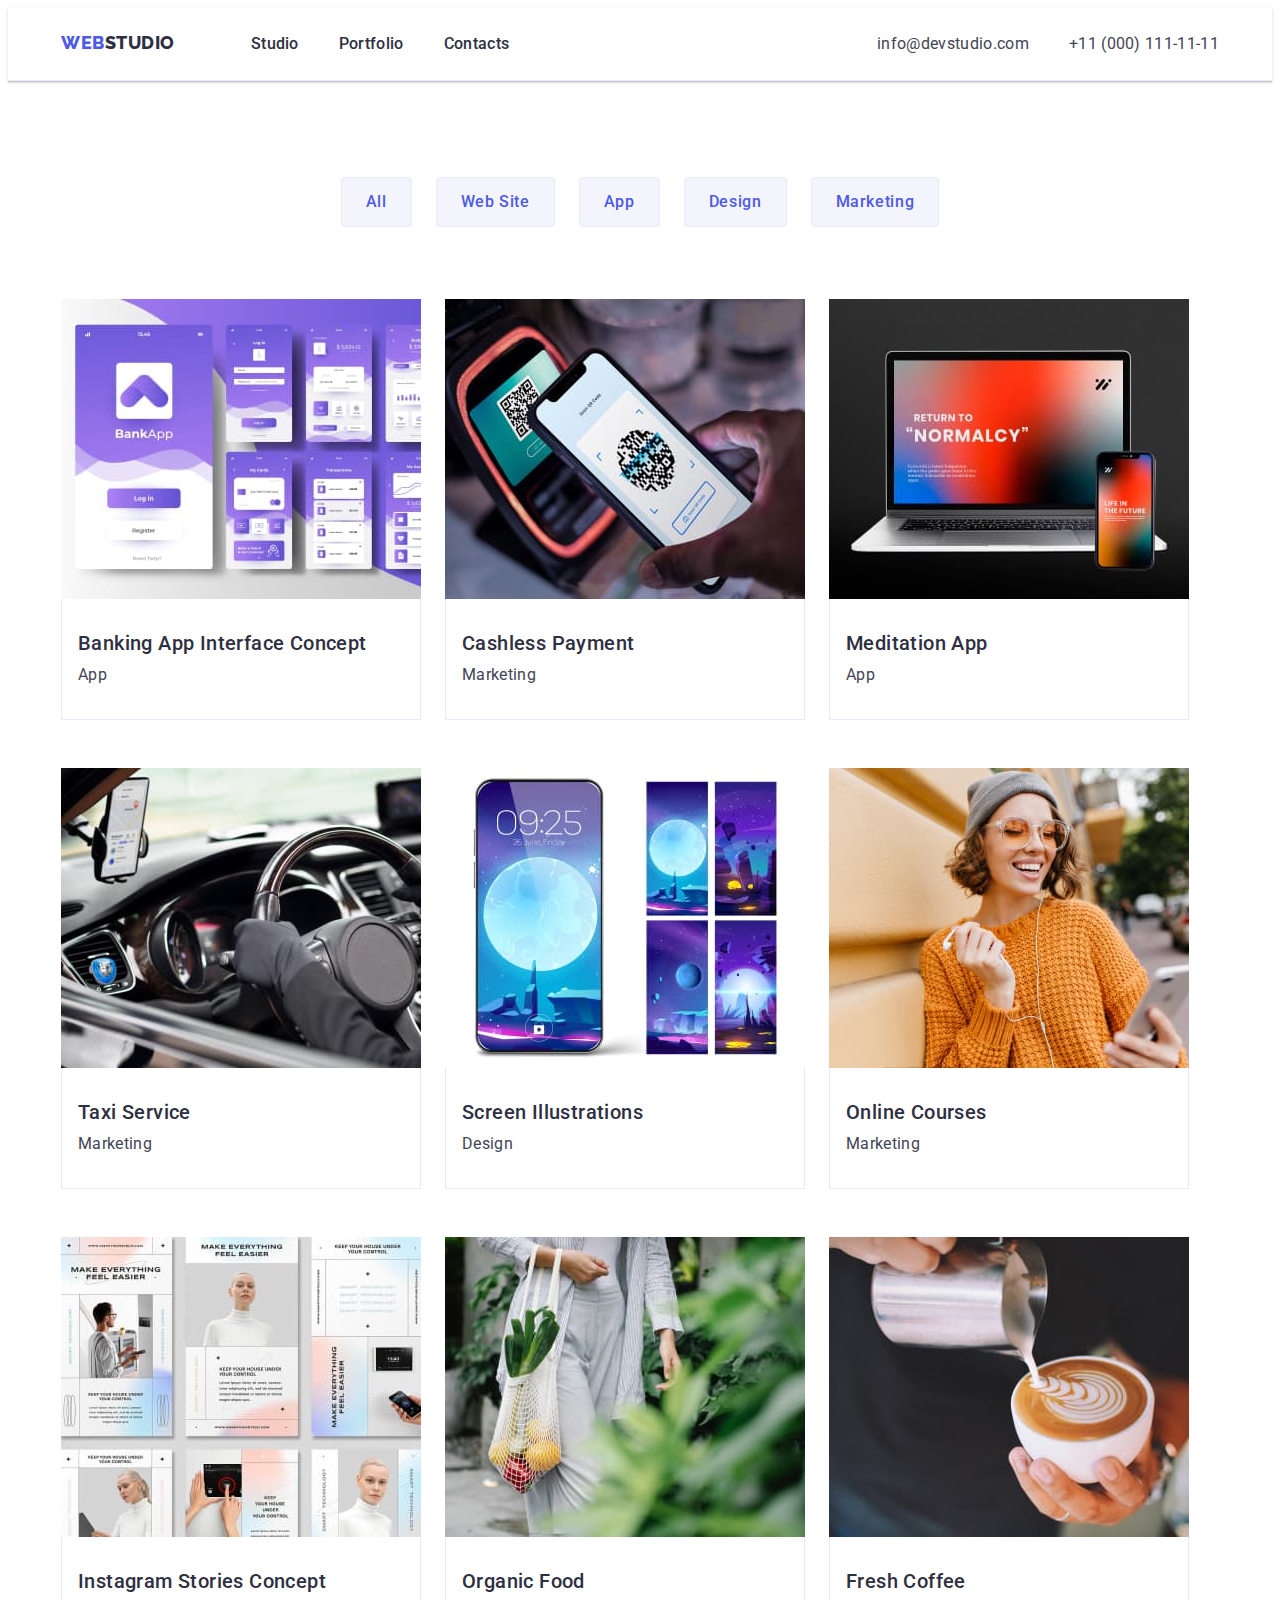
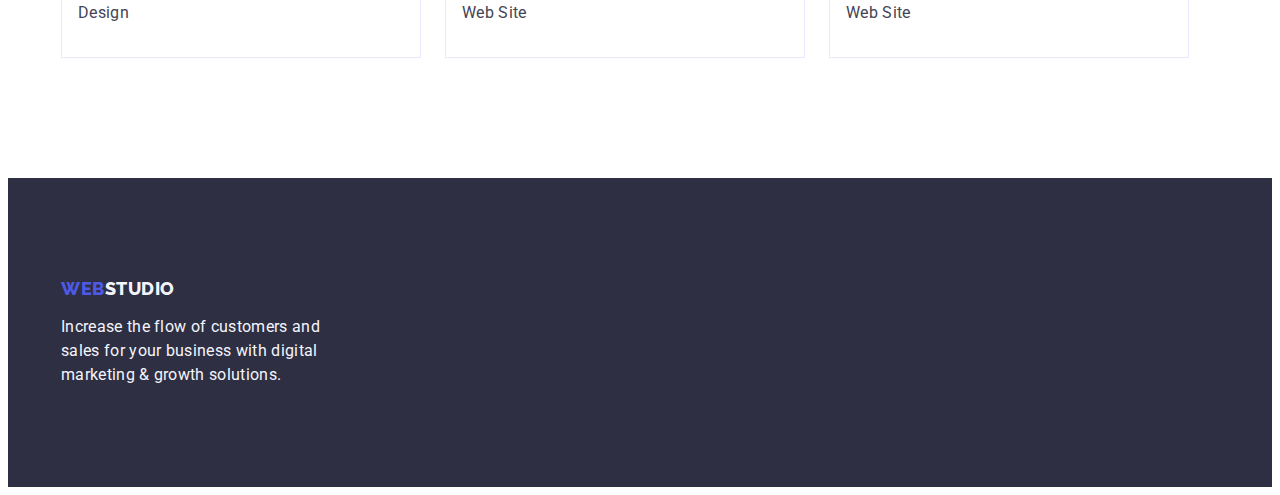
==== portfolio.html @ d96dcd17 "Initial commit" ====
<!DOCTYPE html>
<html lang="en">
  <head>
    <meta charset="UTF-8" />
    <meta http-equiv="X-UA-Compatible" content="IE=edge" />
    <meta name="viewport" content="width=device-width, initial-scale=1.0" />
    <title>Студія</title>
    <link
      rel="stylesheet"
      href="https://cdnjs.cloudflare.com/ajax/libs/modern-normalize/1.1.0/modern-normalize.min.css"
      integrity="sha512-wpPYUAdjBVSE4KJnH1VR1HeZfpl1ub8YT/NKx4PuQ5NmX2tKuGu6U/JRp5y+Y8XG2tV+wKQpNHVUX03MfMFn9Q=="
      crossorigin="anonymous"
      referrerpolicy="no-referrer"
    />
    <link rel="stylesheet" href="./css/styles.css" />
    <link rel="preconnect" href="https://fonts.googleapis.com" />
    <link rel="preconnect" href="https://fonts.gstatic.com" crossorigin />
    <link
      href="https://fonts.googleapis.com/css2?family=Raleway:wght@800&family=Roboto:wght@400;500&display=swap"
      rel="stylesheet"
    />
  </head>

  <body>
    <header class="header-portfolio">
      <div class="container menu">
        <nav class="header-nav menu">
          <a class="title-first link" href="./index.html"
            >WEB<span class="title-last">Studio</span></a
          >
          <ul class="list menu list-nav">
            <li><a class="list-nav link" href="./index.html">Studio</a></li>
            <li>
              <a class="list-nav link" href="./portfolio.html">Portfolio</a>
            </li>
            <li><a class="list-nav link" href="">Contacts</a></li>
          </ul>
        </nav>
        <address class="address">
          <ul class="list menu list-contact">
            <li>
              <a class="list-contact link" href="mailto:info@devstudio.com"
                >info@devstudio.com</a
              >
            </li>
            <li>
              <a class="list-contact link" href="tel:+110001111111">
                +11 (000) 111-11-11</a
              >
            </li>
          </ul>
        </address>
      </div>
    </header>
    <main>
      <section class="section-portfolio">
        <div class="container">
          <h1 hidden>Portolio page</h1>
          <ul class="list portfolio-nav">
            <li><button class="button-nav" type="button">All</button></li>
            <li><button class="button-nav" type="button">Web Site</button></li>
            <li><button class="button-nav" type="button">App</button></li>
            <li><button class="button-nav" type="button">Design</button></li>
            <li><button class="button-nav" type="button">Marketing</button></li>
          </ul>
          <ul class="list portfolio-list">
            <li>
              <a class="link" href="!">
                <img
                  class="link"
                  src="./images/app.jpg"
                  alt="Banking App Interface Concept"
                  width="360"
                />
                <div class="portfolio-list-wrapper">
                  <h2 class="portfolio-head">Banking App Interface Concept</h2>
                  <p class="portfolio-head-paragraph">App</p>
                </div>
              </a>
            </li>
            <li>
              <a class="link" href="!">
                <img
                  src="./images/cashless.jpg"
                  alt="Cashless Payment"
                  width="360"
                />
                <div class="portfolio-list-wrapper">
                  <h2 class="portfolio-head">Cashless Payment</h2>
                  <p class="portfolio-head-paragraph">Marketing</p>
                </div>
              </a>
            </li>
            <li>
              <a class="link" href="!">
                <img
                  src="./images/meditation.jpg"
                  alt="Meditation App"
                  width="360"
                />
                <div class="portfolio-list-wrapper">
                  <h2 class="portfolio-head">Meditation App</h2>
                  <p class="portfolio-head-paragraph">App</p>
                </div></a
              >
            </li>
            <li>
              <a class="link" href="!">
                <img src="./images/taxi.jpg" alt="Taxi Service" width="360" />
                <div class="portfolio-list-wrapper">
                  <h2 class="portfolio-head">Taxi Service</h2>
                  <p class="portfolio-head-paragraph">Marketing</p>
                </div>
              </a>
            </li>
            <li>
              <a class="link" href="!">
                <img
                  src="./images/screen.jpg"
                  alt="Screen Illustrations"
                  width="360"
                />
                <div class="portfolio-list-wrapper">
                  <h2 class="portfolio-head">Screen Illustrations</h2>
                  <p class="portfolio-head-paragraph">Design</p>
                </div>
              </a>
            </li>
            <li>
              <a class="link" href="!">
                <img
                  src="./images/online.jpg"
                  alt="Online Courses"
                  width="360"
                />
                <div class="portfolio-list-wrapper">
                  <h2 class="portfolio-head">Online Courses</h2>
                  <p class="portfolio-head-paragraph">Marketing</p>
                </div></a
              >
            </li>
            <li>
              <a class="link" href="!">
                <img
                  src="./images/instagram.jpg"
                  alt="Instagram Stories Concept"
                  width="360"
                />
                <div class="portfolio-list-wrapper">
                  <h2 class="portfolio-head">Instagram Stories Concept</h2>
                  <p class="portfolio-head-paragraph">Design</p>
                </div>
              </a>
            </li>
            <li>
              <a class="link" href="!">
                <img src="./images/fruits.jpg" alt="Organic Food" width="360" />
                <div class="portfolio-list-wrapper">
                  <h2 class="portfolio-head">Organic Food</h2>
                  <p class="portfolio-head-paragraph">Web Site</p>
                </div>
              </a>
            </li>
            <li>
              <a class="link" href="!">
                <img src="./images/coffee.jpg" alt="Fresh Coffee" width="360" />
                <div class="portfolio-list-wrapper">
                  <h2 class="portfolio-head">Fresh Coffee</h2>
                  <p class="portfolio-head-paragraph">Web Site</p>
                </div></a
              >
            </li>
          </ul>
        </div>
      </section>
    </main>
    <footer class="section-footer">
      <div class="container">
        <a class="title-first link" href="./index.html"
          >WEB<span class="title-last-footer">Studio</span></a
        >
        <p class="footer-text">
          Increase the flow of customers and sales for your business with
          digital marketing & growth solutions.
        </p>
      </div>
    </footer>
  </body>
</html>
---- css/styles.css ----
body {font-family: 'Roboto', sans-serif;color: #434455; background-color: #FFFFFF;}
:root{--brand-color:#434455;}

p,h1,h2,h3,h4,h5,h5{margin: 0;}
ul{margin: 0;padding-left: 0;}

img{display: block;}

.container {
    width: 1158px;
    padding-left: 15px;
    padding-right: 15px;
    margin: 0 auto;
}

/*HEADER*/
.title-first{font-family: "Raleway",
    sans-serif;
font-weight: 800;
font-size: 18px;
line-height: 1.17;
letter-spacing: 0.03em;
color: #4D5AE5;
text-transform: uppercase;
text-decoration:none; }

.title-last{font-family:"Raleway",
    sans-serif;
    font-weight: 800;
    font-size: 18px;
    line-height: 1.17;
    letter-spacing: 0.03em;
    color: #2e2f42;
    text-transform: uppercase; 
    text-decoration: none;
    margin-right: 76px;} 

.header{ padding-top: 24px; padding-bottom: 24px;
}
.header-nav{margin-right: auto;}

.menu{display: flex;}


/*ALL LISTS*/
.list {list-style: none; font-style: normal;}

/*NAVIGATION*/
.list-nav{
    font-weight: 500;
    font-size: 16px;
    line-height: 1.5;
    letter-spacing: 0.02em;
    color: #2E2F42;
    text-decoration: none;
    gap:40px;
 }


.link:hover{color: #404bbf;}
.link:focus{color: #404bbf;}
.link{text-decoration: none;}

 /*NAVIGATION-CONTACT*/
.list-contact{font-style: normal;
    font-size: 16px;
    line-height: 1.5;
    letter-spacing: 0.02em;
    color:var(--brand-color); 
    text-decoration: none;
    gap:40px;}


/* SECTION ONE */ 
.section-one {
    background-color: #2e2f42;
    padding: 188px 0px;
}

.header-one{
    font-size: 56px;
    line-height: 1.07;
    letter-spacing: 0.02em;
    color: #FFFFFF;
    text-align: center;
    width: 498px;
    margin: 0 auto
    }


.button-order{font-family: "Roboto", sans-serif;
    font-weight: 500;
    font-size: 16px;
    line-height: 1.5;
    letter-spacing: 0.04em;
    color: #FFFFFF;
    background-color: #4D5AE5;
    cursor:pointer;
    box-shadow: 0px 4px 4px rgba(0, 0, 0, 0.15);
    text-transform: capitalize;
    border-radius: 4px;
    display: block; 
    margin: 0 auto;
    border:none;
    padding: 16px 32px;
    margin-top: 48px;
}

.button-order:hover{background-color: #404bbf;}
.button-order:focus{background-color: #404bbf;}

/*SECTION TWO*/

.section-two{ padding-top: 120px;
padding-bottom: 120px;}

.list-two{display: flex;
gap: 24px;}

.list-item{font-weight: 500;
    font-size: 20px;
    line-height: 1.2;
    letter-spacing: 0.02em;
    color: #2E2F42;
    width: 264px;
    margin-bottom: 8px;}

.list-item-description{font-size: 16px;
    line-height: 1.5;
    letter-spacing: 0.02em;
    color:var(--brand-color);
    width: 264px; }

/*SECTION THREE*/
.header-section-three{
    font-size: 36px;
    line-height: 1.11;
    text-align: center;
    letter-spacing: 0.02em;
    color: #2E2F42;
    text-transform: capitalize;
    margin-bottom: 72px;}

.section-three{
padding-bottom: 120px;}

/*SECTION FOUR*/

.section-four{background: #F4F4FD;
    padding-bottom: 120px;padding-top: 120px;
}
.list-four {   
     display: flex;gap: 24px;
}
.header-section-four {
    font-size: 36px;
    line-height: 1.11;
    text-align: center;
    letter-spacing: 0.02em;
    color: #2E2F42;
    text-transform: capitalize;
    margin-bottom: 72px;
}
.list-employee {
    font-weight: 500;
    font-size: 20px;
    line-height: 1.2;
    letter-spacing: 0.02em;
    color: #2E2F42;
    text-align: center;;

}
.list-employee-description {
    font-size: 16px;
    line-height: 1.5;
    letter-spacing: 0.02em;
    color: var(--brand-color);
    text-align: center;margin-top: 8px;}


.list-section-four{background-color: #FFFFFF;
    padding: 32px 16px;
    box-shadow: 0px 1px 6px rgba(46, 47, 66, 0.08), 0px 1px 1px rgba(46, 47, 66, 0.16), 0px 2px 1px rgba(46, 47, 66, 0.08);
    border-radius: 0px 0px 4px 4px;
}
/*FOOTER*/
.section-footer {background-color: #2E2F42; 
    padding-top: 100px; 
    padding-bottom:100px;}

.title-first {
    font-family: "Raleway",
        sans-serif;
    font-weight: 800;
    font-size: 18px;
    line-height: 1.17;
    letter-spacing: 0.03em;
    color: #4D5AE5;
    text-transform: uppercase;
    text-decoration: none;

}

.title-last-footer {
    font-family: "Raleway",
        sans-serif;
    font-weight: 800;
    font-size: 18px;
    line-height: 1.17;
    letter-spacing: 0.03em;
    color: #F4F4FD;
    text-transform: uppercase;
    text-decoration: none;
}
.footer-text {
    font-size: 16px;
    line-height: 1.5;
    letter-spacing: 0.02em;
    color: #F4F4FD;margin-top: 16px;
    width: 264px;}

/*PORTFOLIO PAGE*/
.section-portfolio{padding-top: 96px;
    padding-bottom: 120px;}


.header-portfolio { 
    padding-top: 24px;
    padding-bottom: 24px;border-bottom: 1px solid #E7E9FC;
    box-shadow: 0px 2px 1px rgba(46, 47, 66, 0.08), 0px 1px 1px rgba(46, 47, 66, 0.16), 0px 1px 6px rgba(46, 47, 66, 0.08);}

.portfolio-nav{display: flex;justify-content: center;
    gap: 24px;
    margin-bottom: 72px;}

.button-nav {font-family: "Roboto", sans-serif;
    font-style: normal;
    font-weight: 500;
    font-size: 16px;
    line-height: 1.5;
    letter-spacing: 0.04em;
    color: #4d5ae5;
    background-color: #F4F4FD;
    cursor: pointer;
    border: 1px solid #E7E9FC;
    border-radius: 4px;
    padding: 12px 24px;
    }
.button-nav:is(:hover, :focus) {color: #FFFFFF;background-color: #404BBF;}

.portfolio-list{display: flex; 
    flex-wrap: wrap;
    row-gap:48px;
    column-gap: 24px;
}

.portfolio-list-wrapper{padding:32px 16px;border: 1px solid #E7E9FC;border-top:none;}

.portfolio-head{
    font-style: normal;
    font-weight: 500;
    font-size: 20px;
    line-height: 1.2;
    letter-spacing: 0.02em;
    color: #2E2F42;
margin-bottom: 8px;}

.portfolio-head-paragraph{
    font-style: normal;
    font-size: 16px;
    line-height: 1.5;
    letter-spacing: 0.02em;
    color: #434455;}
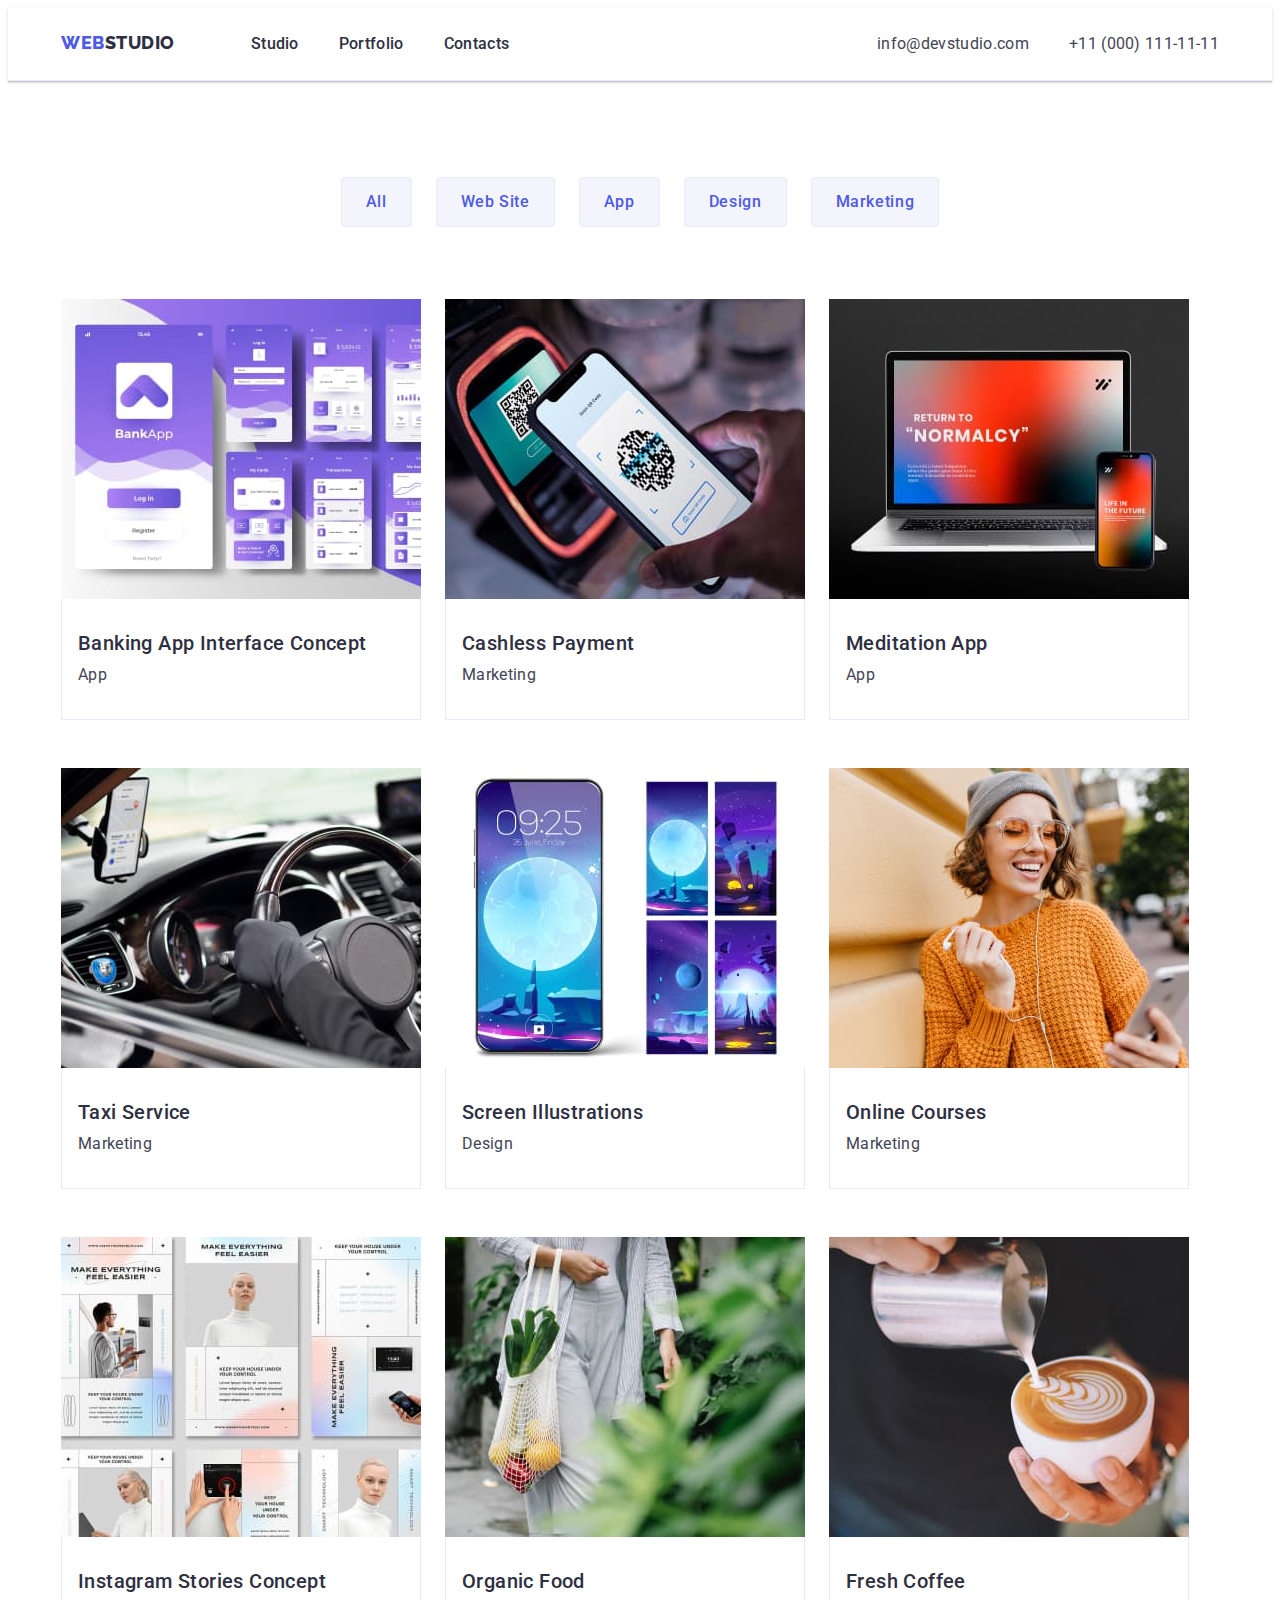
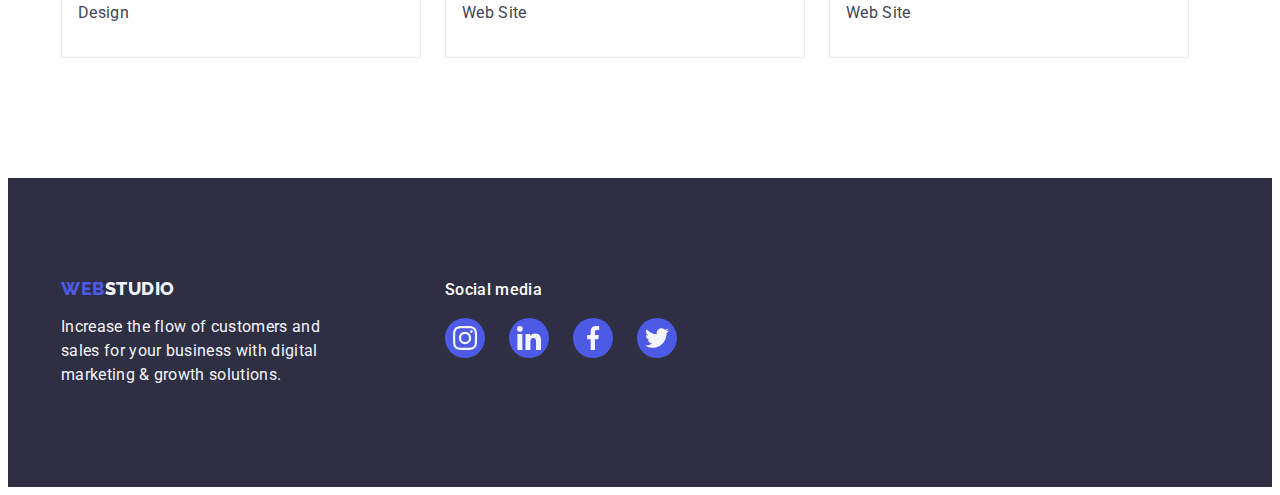
==== commit a3cd8c5d: "finish" ====
--- a/portfolio.html
+++ b/portfolio.html
@@ -64,7 +64,7 @@
             <li><button class="button-nav" type="button">Marketing</button></li>
           </ul>
           <ul class="list portfolio-list">
-            <li>
+            <li class="portfolio-li-wrapper">
               <a class="link" href="!">
                 <img
                   class="link"
@@ -78,7 +78,7 @@
                 </div>
               </a>
             </li>
-            <li>
+            <li class="portfolio-li-wrapper">
               <a class="link" href="!">
                 <img
                   src="./images/cashless.jpg"
@@ -91,7 +91,7 @@
                 </div>
               </a>
             </li>
-            <li>
+            <li class="portfolio-li-wrapper">
               <a class="link" href="!">
                 <img
                   src="./images/meditation.jpg"
@@ -104,7 +104,7 @@
                 </div></a
               >
             </li>
-            <li>
+            <li class="portfolio-li-wrapper">
               <a class="link" href="!">
                 <img src="./images/taxi.jpg" alt="Taxi Service" width="360" />
                 <div class="portfolio-list-wrapper">
@@ -113,7 +113,7 @@
                 </div>
               </a>
             </li>
-            <li>
+            <li class="portfolio-li-wrapper">
               <a class="link" href="!">
                 <img
                   src="./images/screen.jpg"
@@ -126,7 +126,7 @@
                 </div>
               </a>
             </li>
-            <li>
+            <li class="portfolio-li-wrapper">
               <a class="link" href="!">
                 <img
                   src="./images/online.jpg"
@@ -139,7 +139,7 @@
                 </div></a
               >
             </li>
-            <li>
+            <li class="portfolio-li-wrapper">
               <a class="link" href="!">
                 <img
                   src="./images/instagram.jpg"
@@ -152,7 +152,7 @@
                 </div>
               </a>
             </li>
-            <li>
+            <li class="portfolio-li-wrapper">
               <a class="link" href="!">
                 <img src="./images/fruits.jpg" alt="Organic Food" width="360" />
                 <div class="portfolio-list-wrapper">
@@ -161,7 +161,7 @@
                 </div>
               </a>
             </li>
-            <li>
+            <li class="portfolio-li-wrapper">
               <a class="link" href="!">
                 <img src="./images/coffee.jpg" alt="Fresh Coffee" width="360" />
                 <div class="portfolio-list-wrapper">
@@ -175,14 +175,45 @@
       </section>
     </main>
     <footer class="section-footer">
-      <div class="container">
-        <a class="title-first link" href="./index.html"
-          >WEB<span class="title-last-footer">Studio</span></a
-        >
-        <p class="footer-text">
-          Increase the flow of customers and sales for your business with
-          digital marketing & growth solutions.
-        </p>
+      <div class="container footer-wrapper">
+        <div>
+          <a class="title-first link" href="./index.html"
+            >WEB<span class="title-last-footer">Studio</span></a
+          >
+          <p class="footer-text">
+            Increase the flow of customers and sales for your business with
+            digital marketing & growth solutions.
+          </p>
+        </div>
+        <div class="second-item-wrapper">
+          <h4 class="soc-media-footer">Social media</h4>
+          <ul class="footer-soc-list list">
+            <li class="footer-soc-item">
+              <a class="footer-soc-link link" href>
+                <svg class="footer-soc-icon" width="24" height="24">
+                  <use href="./images/symbol-def.svg#icon-instagram"></use></svg
+              ></a>
+            </li>
+            <li class="footer-soc-item">
+              <a href="" class="footer-soc-link link">
+                <svg class="footer-soc-icon" width="24" height="24">
+                  <use href="./images/symbol-def.svg#icon-linkedin"></use></svg
+              ></a>
+            </li>
+            <li class="footer-soc-item">
+              <a href="" class="footer-soc-link link">
+                <svg class="footer-soc-icon" width="24" height="24">
+                  <use href="./images/symbol-def.svg#icon-facebook"></use></svg
+              ></a>
+            </li>
+            <li class="footer-soc-item">
+              <a href="" class="footer-soc-link link">
+                <svg class="footer-soc-icon" width="24" height="24">
+                  <use href="./images/symbol-def.svg#icon-twitter"></use></svg
+              ></a>
+            </li>
+          </ul>
+        </div>
       </div>
     </footer>
   </body>
--- a/css/styles.css
+++ b/css/styles.css
@@ -14,7 +14,8 @@
 }
 
 /*HEADER*/
-.title-first{font-family: "Raleway",
+.title-first{
+    font-family: "Raleway",
     sans-serif;
 font-weight: 800;
 font-size: 18px;
@@ -74,7 +75,12 @@
 /* SECTION ONE */ 
 .section-one {
     background-color: #2e2f42;
+    background-image: linear-gradient(rgba(46, 47, 66, 0.7),rgba(46, 47, 66, 0.7)), url(../images/people-office\ 1\(1\).jpg);
+    background-repeat: no-repeat;
+    background-position: center;
+    background-size: cover;
     padding: 188px 0px;
+
 }
 
 .header-one{
@@ -111,11 +117,23 @@
 
 /*SECTION TWO*/
 
-.section-two{ padding-top: 120px;
-padding-bottom: 120px;}
-
-.list-two{display: flex;
-gap: 24px;}
+.section-two{ 
+    padding-top: 120px;
+    padding-bottom: 120px;}
+
+.list-two{
+    display: flex;
+    gap: 24px;}
+
+.sec-two-wrapper{    
+    display: flex;
+    justify-content: center;
+    align-items: center;
+    background-color: #F4F4FD;
+    height: 112px;
+    border-radius: 4px;
+    margin-bottom: 8px;
+}
 
 .list-item{font-weight: 500;
     font-size: 20px;
@@ -142,7 +160,7 @@
     margin-bottom: 72px;}
 
 .section-three{
-padding-bottom: 120px;}
+    padding-bottom: 120px;}
 
 /*SECTION FOUR*/
 
@@ -183,14 +201,90 @@
     box-shadow: 0px 1px 6px rgba(46, 47, 66, 0.08), 0px 1px 1px rgba(46, 47, 66, 0.16), 0px 2px 1px rgba(46, 47, 66, 0.08);
     border-radius: 0px 0px 4px 4px;
 }
+
+.team-soc-list{display:flex;
+    justify-content: center;
+    gap:24px;
+    margin-top: 8px;
+
+}
+.team-soc-item{
+    width: 40px;
+    height: 40px;
+}
+.team-soc-link{
+    width: 100%;
+    height: 100%;
+    border-radius: 50%;
+    background-color: #4D5AE5;
+    display:flex;
+    justify-content: center;
+    align-items: center;
+
+}
+.team-soc-link:is(:hover, :focus){
+background-color:#404bbf;
+}
+
+.team-soc-icon{
+    fill:#FFFFFF ;
+}
+
+/*---------------------SECTION FIVE--------------*/
+
+.section-five{
+    padding-bottom: 120px;
+    padding-top: 120px;
+}
+.customers-list{
+    display: flex;
+    justify-content: center;
+    align-items: center;
+    gap: 24px;
+}
+.customers-item{
+    width: 168px;
+    height: 88px;
+
+    }
+
+.customers-link{
+
+    width: 100%;
+    height: 100%;
+    display: flex;
+    justify-content: center;
+    align-items: center;
+    border-radius: 4px;
+    border: 1px solid #8E8F99;
+        
+}
+.customers-icon{
+    fill:#8E8F99;
+}
+
+.customers-link:is(:hover,:focus)
+{border-color:#404bbf;
+
+}
+.customers-link:is(:hover, :focus) > .customers-icon{
+    fill: #404bbf;
+}
+
+    
+
 /*FOOTER*/
 .section-footer {background-color: #2E2F42; 
     padding-top: 100px; 
     padding-bottom:100px;}
 
+.footer-wrapper{
+    display: flex;
+}
+
 .title-first {
     font-family: "Raleway",
-        sans-serif;
+    sans-serif;
     font-weight: 800;
     font-size: 18px;
     line-height: 1.17;
@@ -203,7 +297,7 @@
 
 .title-last-footer {
     font-family: "Raleway",
-        sans-serif;
+    sans-serif;
     font-weight: 800;
     font-size: 18px;
     line-height: 1.17;
@@ -218,6 +312,46 @@
     letter-spacing: 0.02em;
     color: #F4F4FD;margin-top: 16px;
     width: 264px;}
+
+/*-----------SOCIALMEDIA-FOOTER------*/
+.second-item-wrapper{
+    margin-left: 120px;
+}
+.soc-media-footer{
+    font-weight: 500;
+    font-size: 16px;
+    line-height: 1.5;
+    letter-spacing: 0.02em;
+     color: #FFFFFF;
+     margin-bottom: 16px;
+
+}
+
+.footer-soc-list {
+    display:flex;
+    gap: 24px;
+}
+
+.footer-soc-item {
+    width: 40px;
+    height: 40px;
+}
+.footer-soc-link {
+    width: 100%;
+    height: 100%;
+    border-radius: 50%;
+    background-color: #4D5AE5;
+    display: flex;
+    justify-content: center;
+    align-items: center;
+
+}
+.footer-soc-icon{
+    fill: #F4F4FD;
+}
+.footer-soc-link:is(:hover,:focus){
+    background-color: #404bbf;
+}
 
 /*PORTFOLIO PAGE*/
 .section-portfolio{padding-top: 96px;
@@ -246,7 +380,9 @@
     border-radius: 4px;
     padding: 12px 24px;
     }
-.button-nav:is(:hover, :focus) {color: #FFFFFF;background-color: #404BBF;}
+.button-nav:is(:hover, :focus) {color: #FFFFFF;background-color: #404BBF;
+border: none;
+box-shadow: 0px 3px 1px rgba(0, 0, 0, 0.1), 0px 2px 1px rgba(0, 0, 0, 0.08), 0px 2px 2px rgba(0, 0, 0, 0.12);}
 
 .portfolio-list{display: flex; 
     flex-wrap: wrap;
@@ -255,7 +391,9 @@
 }
 
 .portfolio-list-wrapper{padding:32px 16px;border: 1px solid #E7E9FC;border-top:none;}
-
+.portfolio-li-wrapper:is(:hover, :focus){
+    box-shadow: 0px 1px 6px rgba(46, 47, 66, 0.08), 0px 1px 1px rgba(46, 47, 66, 0.16), 0px 2px 1px rgba(46, 47, 66, 0.08);
+}
 .portfolio-head{
     font-style: normal;
     font-weight: 500;
@@ -263,7 +401,7 @@
     line-height: 1.2;
     letter-spacing: 0.02em;
     color: #2E2F42;
-margin-bottom: 8px;}
+    margin-bottom: 8px;}
 
 .portfolio-head-paragraph{
     font-style: normal;
